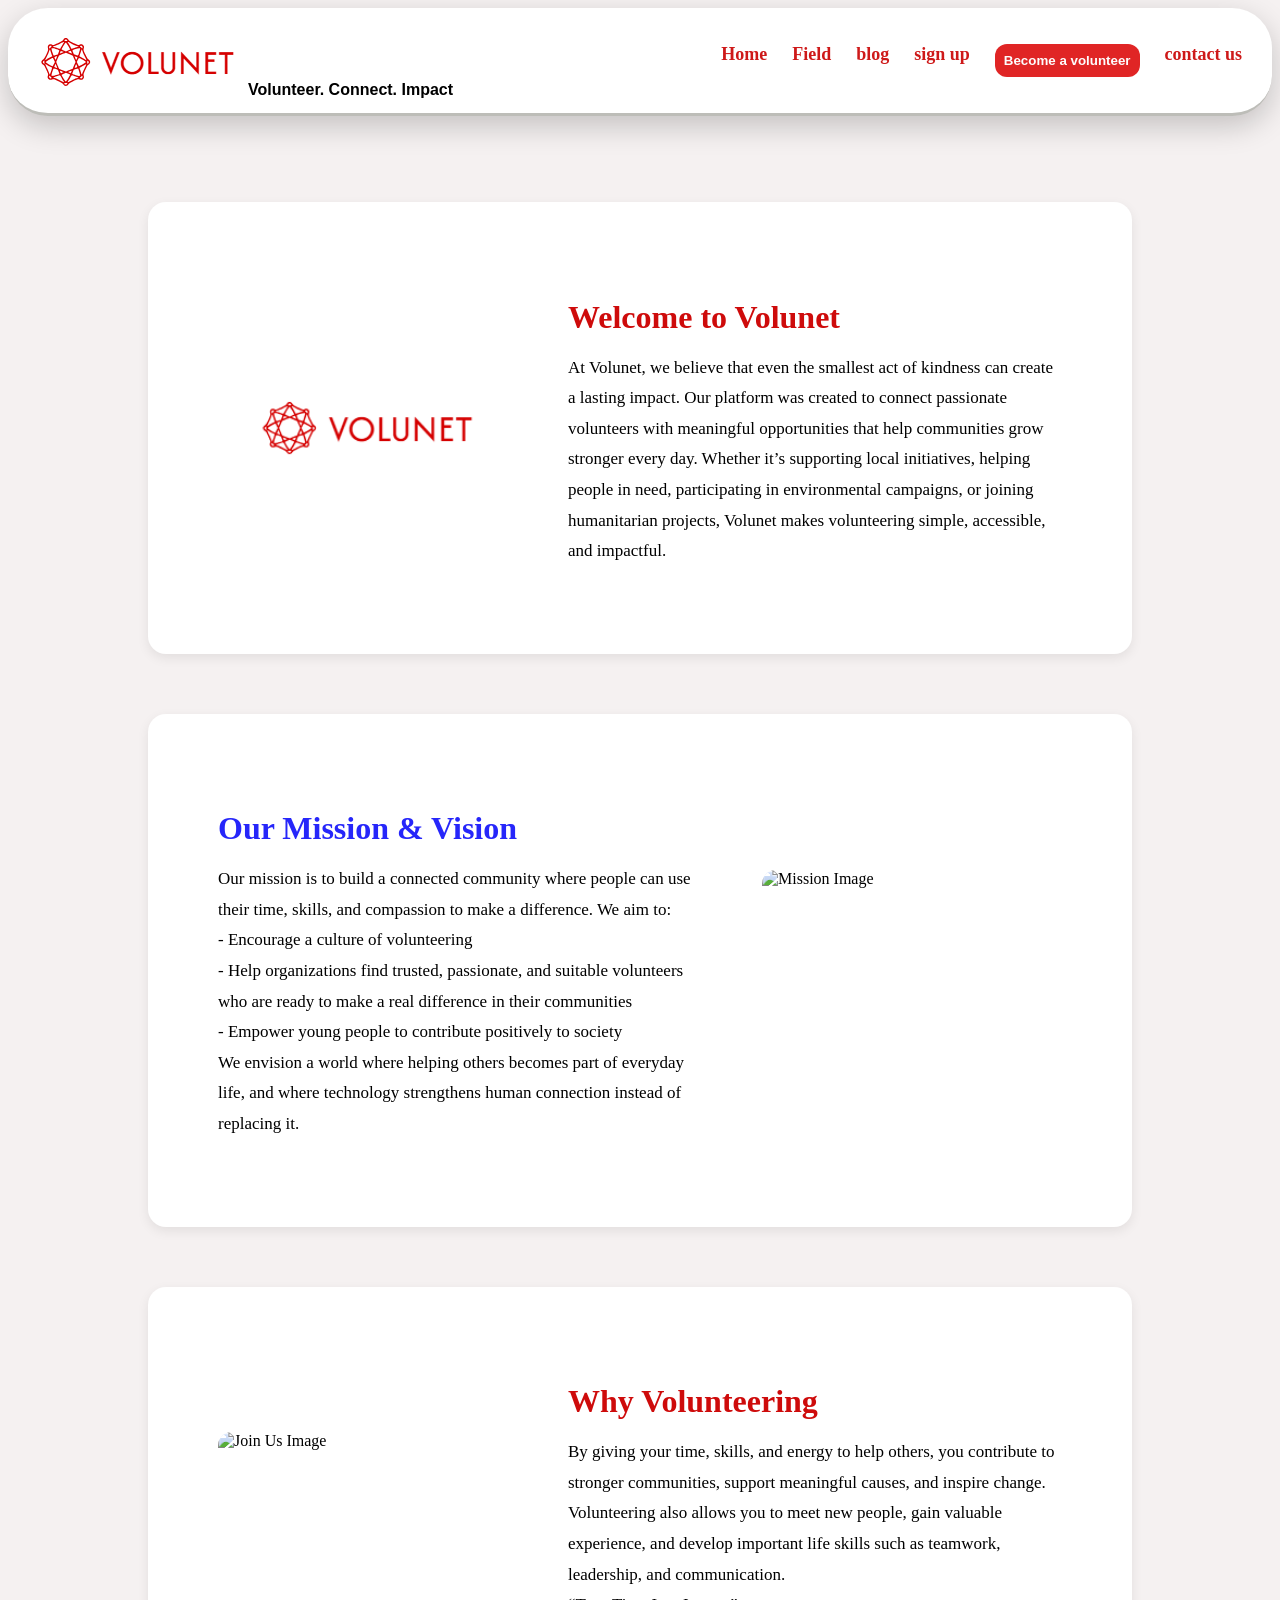
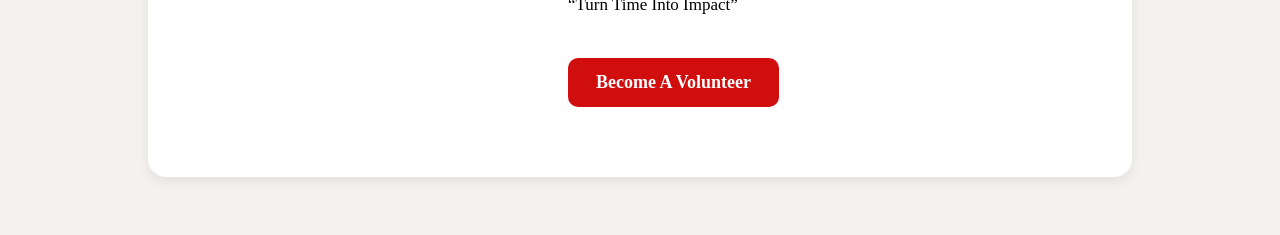
==== about.html @ 1d7f0883 "Add files via upload" ====
<!DOCTYPE html>
<html lang="en">
<head>
    <meta charset="UTF-8">
    <meta name="viewport" content="width=device-width, initial-scale=1.0">
    <title>Document</title>
    <link rel="stylesheet" href="about.css">
</head>
<nav class="navbar">
<div class="brand"><img src="téléchargé (2)5.png" alt="" class="logos" >
 <span class="slogan"> Volunteer. Connect. Impact</span>
</div>
<div class="menu-toggle" id="menu-toggle">
        ☰
    </div>

<ul class="lin" id="nav-links">  

<li><a href="index.html" >Home </a></li>
<li><a href="Onsite Field.html" >Field</a></li>
<li><a href="blog.html" >blog</a></li>
<li><a href="signup.html" target="_blank" >sign up </a></li>

<li><a href="Become.html" ><button>Become a volunteer</button></a></li>
<li><a href="index.html" >contact us</a></li>

</ul>

    </nav> <br><br>



<body>
    




  <div class="about-container">

    <!-- First Section -->
    <div class="section">
      <img src="téléchargé (2)4.png"
           alt="About Image">

      <div class="content">
        <h2>Welcome to Volunet</h2>

        <p>
         At Volunet, we believe that even the smallest act of kindness can create a lasting impact. Our platform was created to connect passionate volunteers with meaningful opportunities that help communities grow stronger every day.
Whether it’s supporting local initiatives, helping people in need, participating in environmental campaigns, or joining humanitarian projects, Volunet makes volunteering simple, accessible, and impactful.
        </p>
      </div>
    </div>

    <!-- Second Section -->
    <div class="section reverse">
      <img src="pics/the.webp"
           alt="Mission Image">

      <div class="content">
        <h2 class="mo">Our Mission & Vision</h2>

        <p>
         Our mission is to build a connected community where people can use their time, skills, and compassion to make a difference.
We aim to: <br>
- Encourage a culture of volunteering <br>
- Help organizations find trusted, passionate, and suitable volunteers who are ready to make a real difference in their communities <br>
- Empower young people to contribute positively to society <br>
We envision a world where helping others becomes part of everyday life, and where technology strengthens human connection instead of replacing it.
        </p>
      </div>
    </div>

    <!-- Third Section -->
    <div class="section">
      <img src="pics/badg.webp"
           alt="Join Us Image">

      <div class="content">
        <h2>Why Volunteering</h2>

        <p>
         By giving your time, skills, and energy to help others, you contribute to stronger communities, support 
         meaningful causes, and inspire change. Volunteering also allows you to meet new people, gain valuable experience, and develop important life skills such as teamwork, leadership, and communication. <br>
          <i></i><q>Turn Time Into Impact</q>  </i>
        </p>

        <a href="Become.html" class="btn">Become A Volunteer</a>
      </div>
    </div>

  </div>

<script>
const menu = document.getElementById("menu-toggle");
const links = document.getElementById("nav-links");

menu.addEventListener("click", () => {
    links.classList.toggle("active");
    menu.classList.toggle("active");
});
</script>


</body>
</html>
---- about.css ----
.navbar {
    display: flex;
    justify-content: space-between;
    align-items: center;
    background-color:white;
    padding: 30px 30px;
    margin: 0px;
    font-family: 'Lucida Sans', 'Lucida Sans Regular', 'Lucida Grande', 'Lucida Sans Unicode', Geneva, Verdana, sans-serif;
margin: 0px;

border-bottom: 0.3cap rgb(189, 189, 184) solid;
border-radius: 40px 40px 40px 40px;

height: 45px ;
overflow: hidden;
 white-space: nowrap;
  box-shadow: 0 10px 30px rgba(0,0,0,0.2);
 
}
.lin {
display: flex;
list-style: none;
gap: 25px;

}

.slogan {
    font-weight: 900;
    position: absolute;
    bottom: 0px;
    left: 210px;

}


.brand {
    display: flex;
  align-items: center;
  gap: 15px;
 position: relative;
}




a {
    text-decoration: none;
    color: rgb(206, 25, 25);
    font-weight: bolder;
    font-size: large;
    font-family: 'Times New Roman', Times, serif;
    
}
a.ss {
text-decoration: none;
color: black;
 font-weight: 600;
 
}
button:hover{
    background-color: rgb(235, 234, 234);
    color: black;
    
}
button{
   
     background-color: rgb(224, 37, 37);
    color: rgb(253, 253, 253);
    font-weight: 700;
    padding: 9px;
    border-radius: 12px ;
    border: none;
   
}



.logos {
     height: 100% ;
  max-height: 100%;
  width: auto;
  object-fit: cover;
  padding: 0px 0px;
  flex-shrink: 0px;
}




a:hover{
    color: black;
    text-decoration: underline;
}
/* Hide hamburger on desktop */
.menu-toggle {
    display: none;
    font-size: 32px;
    cursor: pointer;
    color: rgb(206, 25, 25);
}







@media (max-width:768px){

.navbar{
    overflow: visible;
    position: relative;
}

/* hamburger button */
.menu-toggle{
    display: block;
    font-size: 32px;
    cursor: pointer;
    transition: transform 0.3s ease;
}

/* rotate hamburger when active */
.menu-toggle.active{
    transform: rotate(90deg);
}

/* dropdown menu */
.lin{
    display: flex;
    flex-direction: column;
    position: absolute;
    top: 100%;
    left: 0;
    width: 100%;
    background: white;
    text-align: center;

    gap: 0;
    padding: 0;

    max-height: 0;
    overflow: hidden;
    opacity: 0;
    transform: translateY(-10px);

    transition: all 0.4s ease;
    box-shadow: 0 10px 25px rgba(0,0,0,.15);
}

/* open state */
.lin.active{
    max-height: 500px;
    padding: 15px 0;
    opacity: 1;
    transform: translateY(0);
}

.lin li{
    padding: 12px 0;
}

/* optional: hide slogan on mobile */
.slogan{
    display: none;
}
}



body{
  background: rgb(245, 241, 241);
  color:black;
  ;
}

.about-container{
  display:flex;
  flex-direction:column;
  gap:60px;
  padding:50px 140px;
  box-sizing:border-box;
}

.section{
  display:flex;
  align-items:center;
  gap:50px;
  background:white;
  padding:70px;
  border-radius:18px;
  box-shadow:0 4px 12px rgba(0,0,0,0.08);
  box-sizing:border-box;
  flex-wrap:wrap;
}

.section img{
  width:300px;
  height:200px;
  object-fit:cover;
  border-radius:14px;
  flex-shrink:0;
}

.content{
  flex:1;
  min-width:250px;
}

.content{
  
}

.content h2{
  font-size:32px;
  margin-bottom:15px;
  color:rgb(206, 11, 11);
}

.content p{
  line-height:1.8;
  font-size:17px;
  color:#000000;
  max-width:600px;
}

/* Second section on right */
.reverse{
  flex-direction:row-reverse;
}

.btn{
  margin-top:20px;
  display:inline-block;
  padding:14px 28px;
  background:rgb(209, 14, 14);
  color:white;
  text-decoration:none;
  border-radius:10px;
  transition:0.3s;
  font-weight:bold;
}

.btn:hover{
  background:rgb(252, 58, 58);
}
h2.mo {
  color: rgb(38, 38, 250);
}

/* Responsive
@media(max-width:768px){

  .section,
  .reverse{
    flex-direction:column;
  }

  .section img{
    width:100%;
    height:220px;
  }

} */
@media (max-width: 768px){

  .about-container{
    padding:20px;
    gap:30px;
  }

  .section,
  .reverse{
    flex-direction:column;
    padding:25px;
    text-align:center;
  }

  .section img{
    width:100%;
    height:auto;
    max-height:220px;
  }

  .content p{
    font-size:15px;
  }

  .content h2{
    font-size:24px;
  }
}
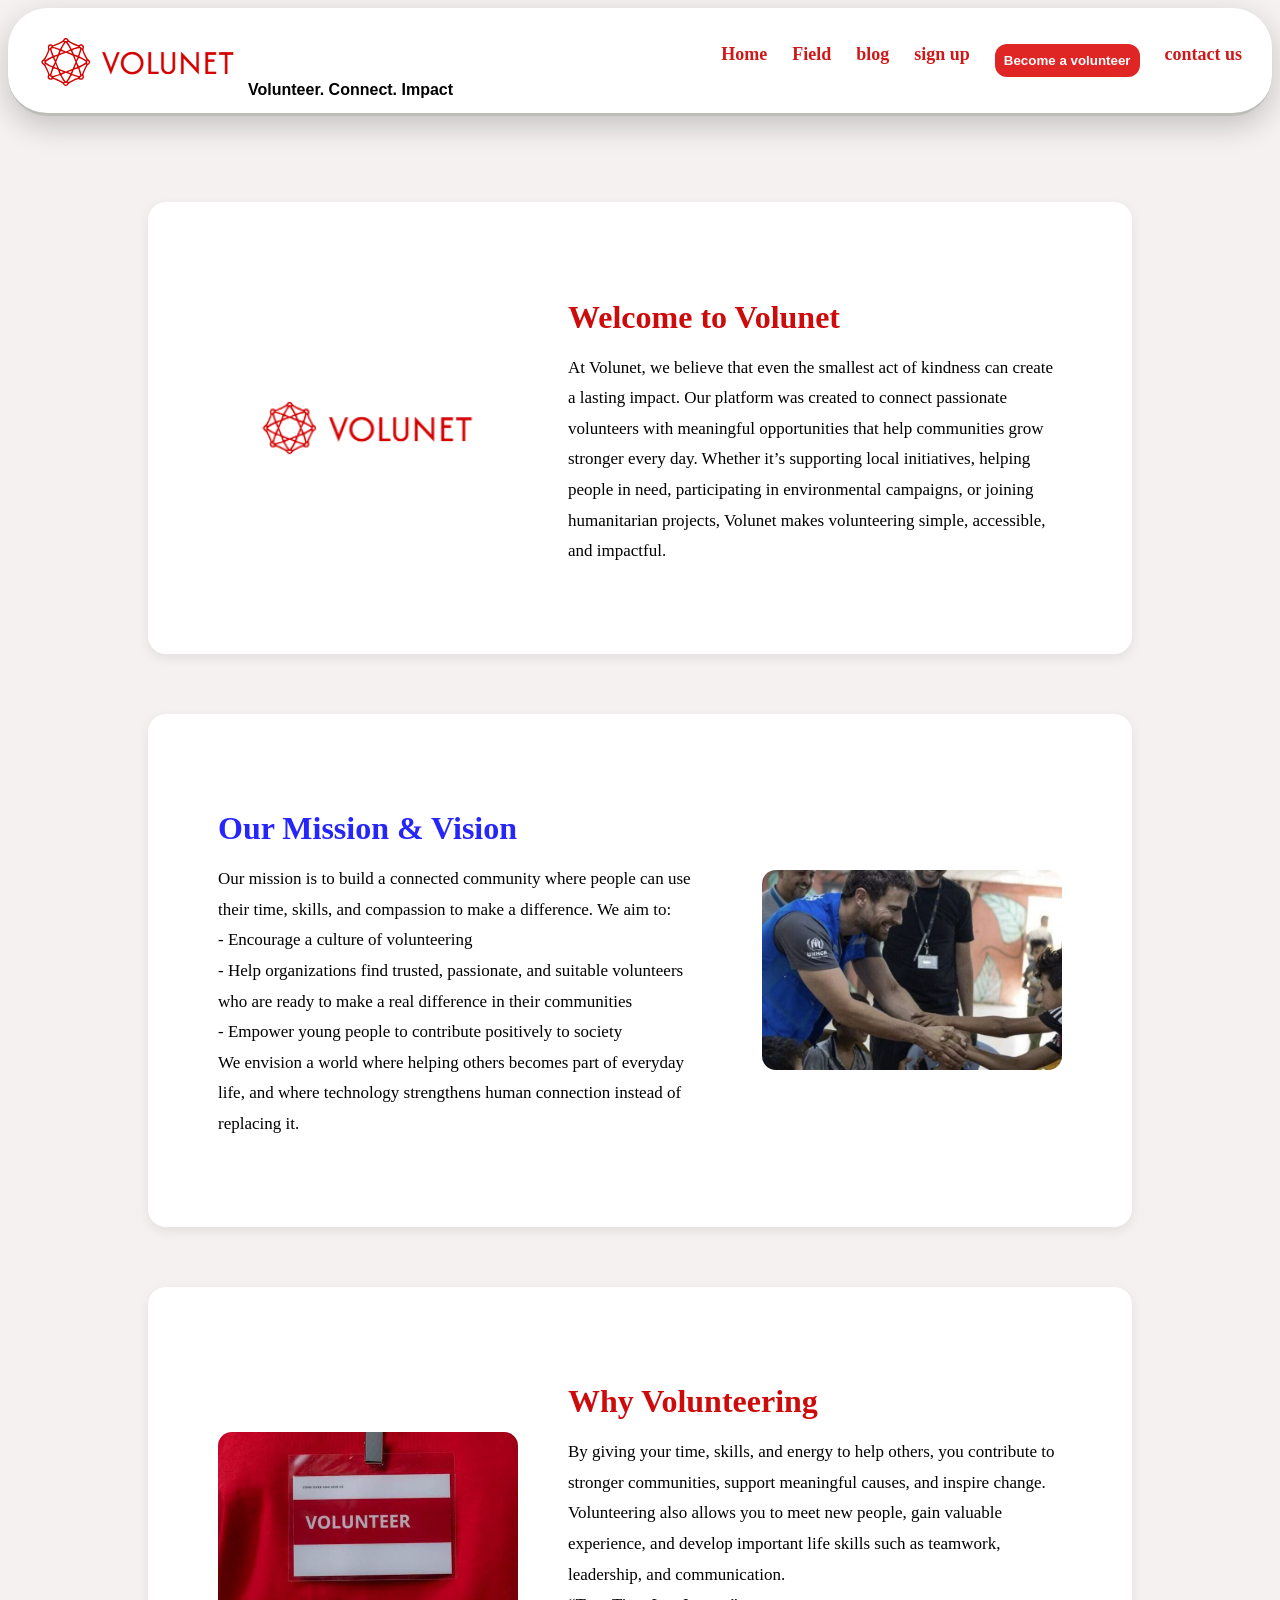
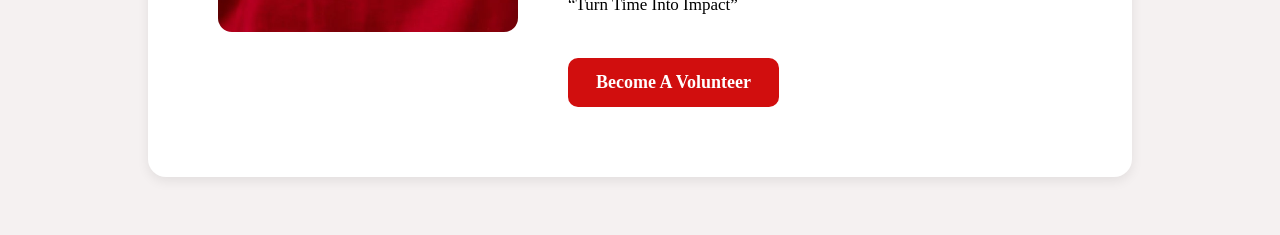
==== commit d484e5dd: "Update about.html" ====
--- a/about.html
+++ b/about.html
@@ -55,7 +55,7 @@
 
     <!-- Second Section -->
     <div class="section reverse">
-      <img src="pics/the.webp"
+      <img src="the.webp"
            alt="Mission Image">
 
       <div class="content">
@@ -74,7 +74,7 @@
 
     <!-- Third Section -->
     <div class="section">
-      <img src="pics/badg.webp"
+      <img src="badg.webp"
            alt="Join Us Image">
 
       <div class="content">
